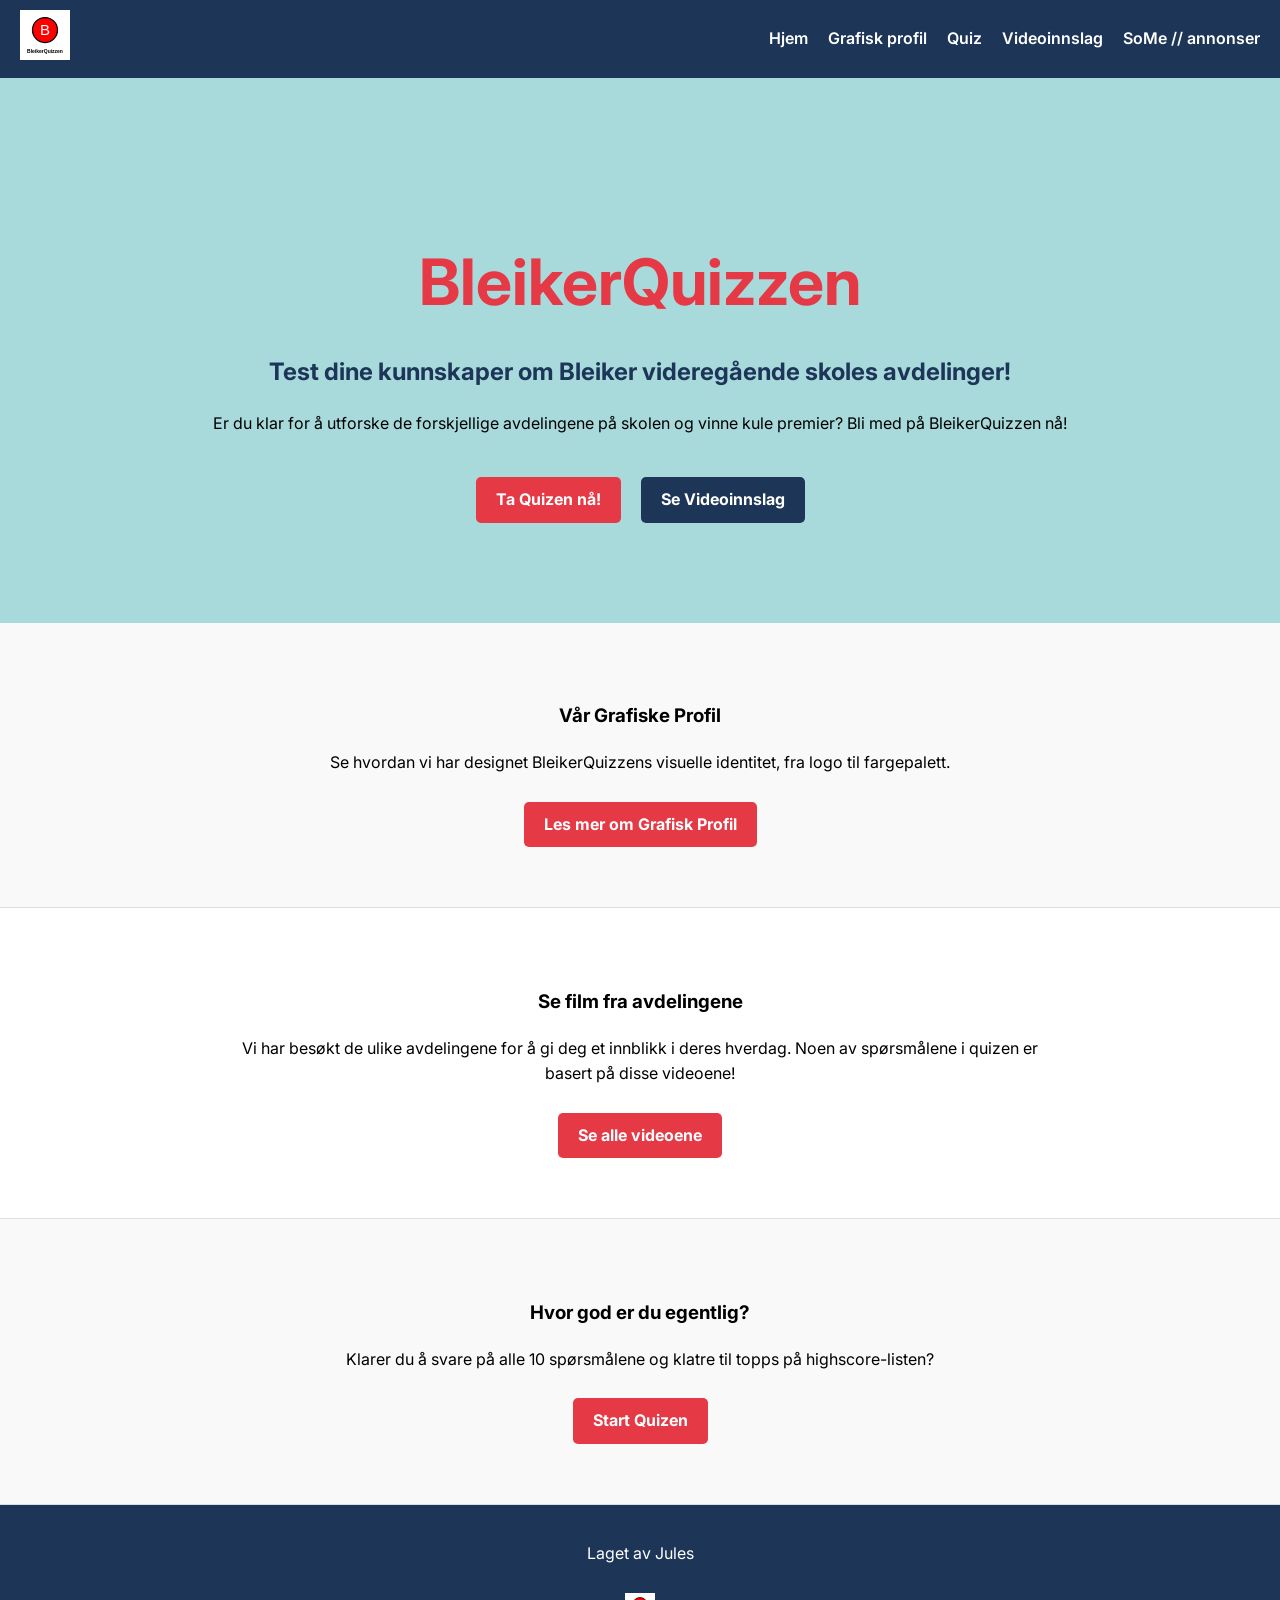
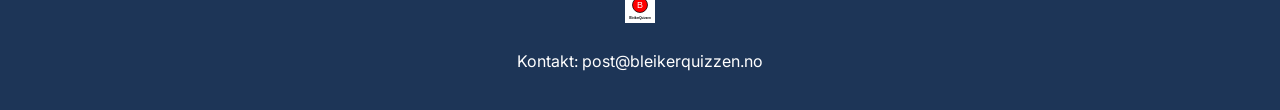
==== index.html @ e411a5e5 "Implement BleikerQuizzen multi-page website with interactive quiz - Created index, grafisk, quiz, vi" ====
<!DOCTYPE html>
<html lang="no">
<head>
    <meta charset="UTF-8">
    <meta name="viewport" content="width=device-width, initial-scale=1.0">
    <title>BleikerQuizzen - Landingsside</title>
    <link rel="stylesheet" href="css/style.css">
    <!-- Google Fonts: Inter -->
    <link rel="preconnect" href="https://fonts.googleapis.com">
    <link rel="preconnect" href="https://fonts.gstatic.com" crossorigin>
    <link href="https://fonts.googleapis.com/css2?family=Inter:wght@400;600;700&display=swap" rel="stylesheet">
</head>
<body>
    <header>
        <nav class="navbar">
            <div class="nav-logo">
                <a href="index.html">
                    <img src="logo.svg" alt="BleikerQuizzen Logo" height="50">
                </a>
            </div>
            <ul class="nav-links">
                <li><a href="index.html">Hjem</a></li>
                <li><a href="grafisk.html">Grafisk profil</a></li>
                <li><a href="quiz.html">Quiz</a></li>
                <li><a href="video.html">Videoinnslag</a></li>
                <li><a href="some.html">SoMe // annonser</a></li>
            </ul>
        </nav>
    </header>

    <main>
        <section class="hero">
            <h1>BleikerQuizzen</h1>
            <h2>Test dine kunnskaper om Bleiker videregående skoles avdelinger!</h2>
            <p>Er du klar for å utforske de forskjellige avdelingene på skolen og vinne kule premier? Bli med på BleikerQuizzen nå!</p>
            <div class="hero-btns">
                <a href="quiz.html" class="btn">Ta Quizen nå!</a>
                <a href="video.html" class="btn secondary">Se Videoinnslag</a>
            </div>
        </section>

        <section class="home-section" id="grafisk-preview">
            <div class="content-wrapper">
                <h3>Vår Grafiske Profil</h3>
                <p>Se hvordan vi har designet BleikerQuizzens visuelle identitet, fra logo til fargepalett.</p>
                <a href="grafisk.html" class="btn">Les mer om Grafisk Profil</a>
            </div>
        </section>

        <section class="home-section" id="video-preview">
            <div class="content-wrapper">
                <h3>Se film fra avdelingene</h3>
                <p>Vi har besøkt de ulike avdelingene for å gi deg et innblikk i deres hverdag. Noen av spørsmålene i quizen er basert på disse videoene!</p>
                <a href="video.html" class="btn">Se alle videoene</a>
            </div>
        </section>

        <section class="home-section" id="quiz-preview">
            <div class="content-wrapper">
                <h3>Hvor god er du egentlig?</h3>
                <p>Klarer du å svare på alle 10 spørsmålene og klatre til topps på highscore-listen?</p>
                <a href="quiz.html" class="btn">Start Quizen</a>
            </div>
        </section>
    </main>

    <footer>
        <div class="footer-content">
            <p>Laget av Jules</p>
            <img src="logo.svg" alt="BleikerQuizzen Logo" height="30">
            <p>Kontakt: post@bleikerquizzen.no</p>
        </div>
    </footer>
    <script src="js/script.js"></script>
</body>
</html>
---- css/style.css ----
:root {
    --primary-color: #E63946;
    --navy-color: #1D3557;
    --blue-color: #457B9D;
    --light-color: #A8DADC;
    --white-color: #FFFFFF;
    --black-color: #000000;
}

body {
    font-family: 'Inter', sans-serif;
    margin: 0;
    padding: 0;
    line-height: 1.6;
}

.navbar {
    display: flex;
    justify-content: space-between;
    align-items: center;
    background-color: var(--navy-color);
    padding: 10px 20px;
    color: var(--white-color);
}

.nav-links {
    list-style: none;
    display: flex;
    gap: 20px;
}

.nav-links li a {
    color: var(--white-color);
    text-decoration: none;
    font-weight: 600;
}

.nav-links li a:hover {
    color: var(--light-color);
}

.footer-content {
    background-color: var(--navy-color);
    color: var(--white-color);
    padding: 20px;
    text-align: center;
    display: flex;
    flex-direction: column;
    align-items: center;
    gap: 10px;
}

main {
    min-height: 80vh;
}

/* Common button styles */
.btn {
    display: inline-block;
    padding: 10px 20px;
    background-color: var(--primary-color);
    color: var(--white-color);
    text-decoration: none;
    border-radius: 5px;
    font-weight: 700;
    margin-top: 10px;
}

.btn:hover {
    background-color: var(--blue-color);
}

.hero {
    background-color: var(--light-color);
    padding: 100px 50px;
    text-align: center;
}

.hero h1 {
    font-size: 4rem;
    color: var(--primary-color);
    margin-bottom: 20px;
}

.hero h2 {
    font-size: 1.5rem;
    color: var(--navy-color);
    margin-bottom: 20px;
}

.home-section {
    padding: 60px 20px;
    text-align: center;
    border-bottom: 1px solid #ddd;
}

.home-section:nth-child(even) {
    background-color: #f9f9f9;
}

.content-wrapper {
    max-width: 800px;
    margin: 0 auto;
}

.btn.secondary {
    background-color: var(--navy-color);
}

.hero-btns {
    margin-top: 30px;
    display: flex;
    justify-content: center;
    gap: 20px;
}

.page-content {
    padding: 60px 20px;
    background-color: #fdfdfd;
}

.container {
    max-width: 1000px;
    margin: 0 auto;
}

.profile-section {
    margin-bottom: 60px;
    background-color: #fff;
    padding: 30px;
    border-radius: 8px;
    box-shadow: 0 4px 8px rgba(0, 0, 0, 0.05);
}

.logo-display, .color-details, .typography-display {
    margin-top: 20px;
}

.profile-img {
    max-width: 100%;
    height: auto;
    border: 1px solid #ddd;
    margin-bottom: 20px;
}

.main-logo {
    border: none;
    max-width: 200px;
}

.sketches-placeholder {
    border: 2px dashed #ccc;
    padding: 40px;
    color: #999;
    text-align: center;
}

.color-details {
    display: flex;
    gap: 30px;
    flex-wrap: wrap;
}

.color-box {
    flex: 1;
    min-width: 200px;
    padding: 20px;
    background-color: #f5f5f5;
    border-radius: 4px;
}

.active {
    border-bottom: 2px solid var(--primary-color);
}

/* Quiz styles */
.quiz-container {
    text-align: center;
}

#quiz-setup, #quiz-game, #quiz-results {
    background-color: #fff;
    padding: 30px;
    border-radius: 8px;
    box-shadow: 0 4px 8px rgba(0, 0, 0, 0.05);
}

.hidden {
    display: none;
}

#user-name {
    padding: 10px;
    font-size: 1rem;
    border: 1px solid #ddd;
    border-radius: 4px;
    margin-right: 10px;
}

.options-grid {
    display: grid;
    grid-template-columns: 1fr 1fr;
    gap: 15px;
    margin-top: 20px;
}

.option-btn {
    padding: 15px;
    font-size: 1rem;
    background-color: var(--navy-color);
    color: var(--white-color);
    border: none;
    border-radius: 4px;
    cursor: pointer;
    font-weight: 600;
}

.option-btn:hover:not(:disabled) {
    background-color: var(--blue-color);
}

.option-btn:disabled {
    cursor: default;
    opacity: 0.8;
}

.option-btn.correct {
    background-color: #2a9d8f;
}

.option-btn.wrong {
    background-color: var(--primary-color);
}

#feedback {
    margin-top: 20px;
    font-size: 1.2rem;
    font-weight: 700;
}

.correct-text { color: #2a9d8f; }
.wrong-text { color: var(--primary-color); }

.video-placeholder {
    background-color: #eee;
    padding: 20px;
    border: 2px solid #ccc;
    margin-bottom: 20px;
}

#score-display {
    text-align: right;
    font-weight: 700;
    color: var(--navy-color);
}

#highscore-list {
    text-align: left;
    margin: 20px auto;
    width: fit-content;
}

/* Video and SoMe Grid styles */
.video-grid, .ad-grid {
    display: grid;
    grid-template-columns: repeat(auto-fit, minmax(300px, 1fr));
    gap: 30px;
    margin-top: 30px;
}

.video-placeholder-container {
    background-color: #000;
    color: #fff;
    padding: 100px 20px;
    text-align: center;
    border-radius: 4px;
}

.ad-mockup {
    border: 1px solid #ccc;
    border-radius: 8px;
    padding: 20px;
    background-color: #fff;
    box-shadow: 0 4px 8px rgba(0,0,0,0.1);
}

.fb-mockup {
    max-width: 400px;
}

.ad-header {
    display: flex;
    align-items: center;
    gap: 10px;
    margin-bottom: 10px;
}

.ad-image-placeholder {
    background-color: #f0f0f0;
    padding: 50px;
    text-align: center;
    margin: 10px 0;
}

.ig-mockup {
    width: 300px;
    height: 533px;
    background-color: var(--primary-color);
    color: var(--white-color);
    display: flex;
    flex-direction: column;
    justify-content: space-around;
    align-items: center;
    text-align: center;
    margin: 0 auto;
}

.tiktok-mockup {
    width: 300px;
    height: 533px;
    background-image: linear-gradient(to bottom, #121212, #333);
    color: var(--white-color);
    position: relative;
    margin: 0 auto;
}

.tiktok-overlay {
    position: absolute;
    bottom: 20px;
    left: 10px;
    font-size: 0.9rem;
}

.swipe-indicator {
    font-size: 2rem;
    animation: bounce 1s infinite alternate;
}

@keyframes bounce {
    from { transform: translateY(0); }
    to { transform: translateY(-10px); }
}

/* Responsiveness */
@media screen and (max-width: 768px) {
    .navbar {
        flex-direction: column;
        gap: 10px;
    }
    .nav-links {
        padding: 0;
        gap: 10px;
        flex-wrap: wrap;
        justify-content: center;
    }
    .hero h1 {
        font-size: 2.5rem;
    }
    .hero-btns {
        flex-direction: column;
    }
    .options-grid {
        grid-template-columns: 1fr;
    }
}
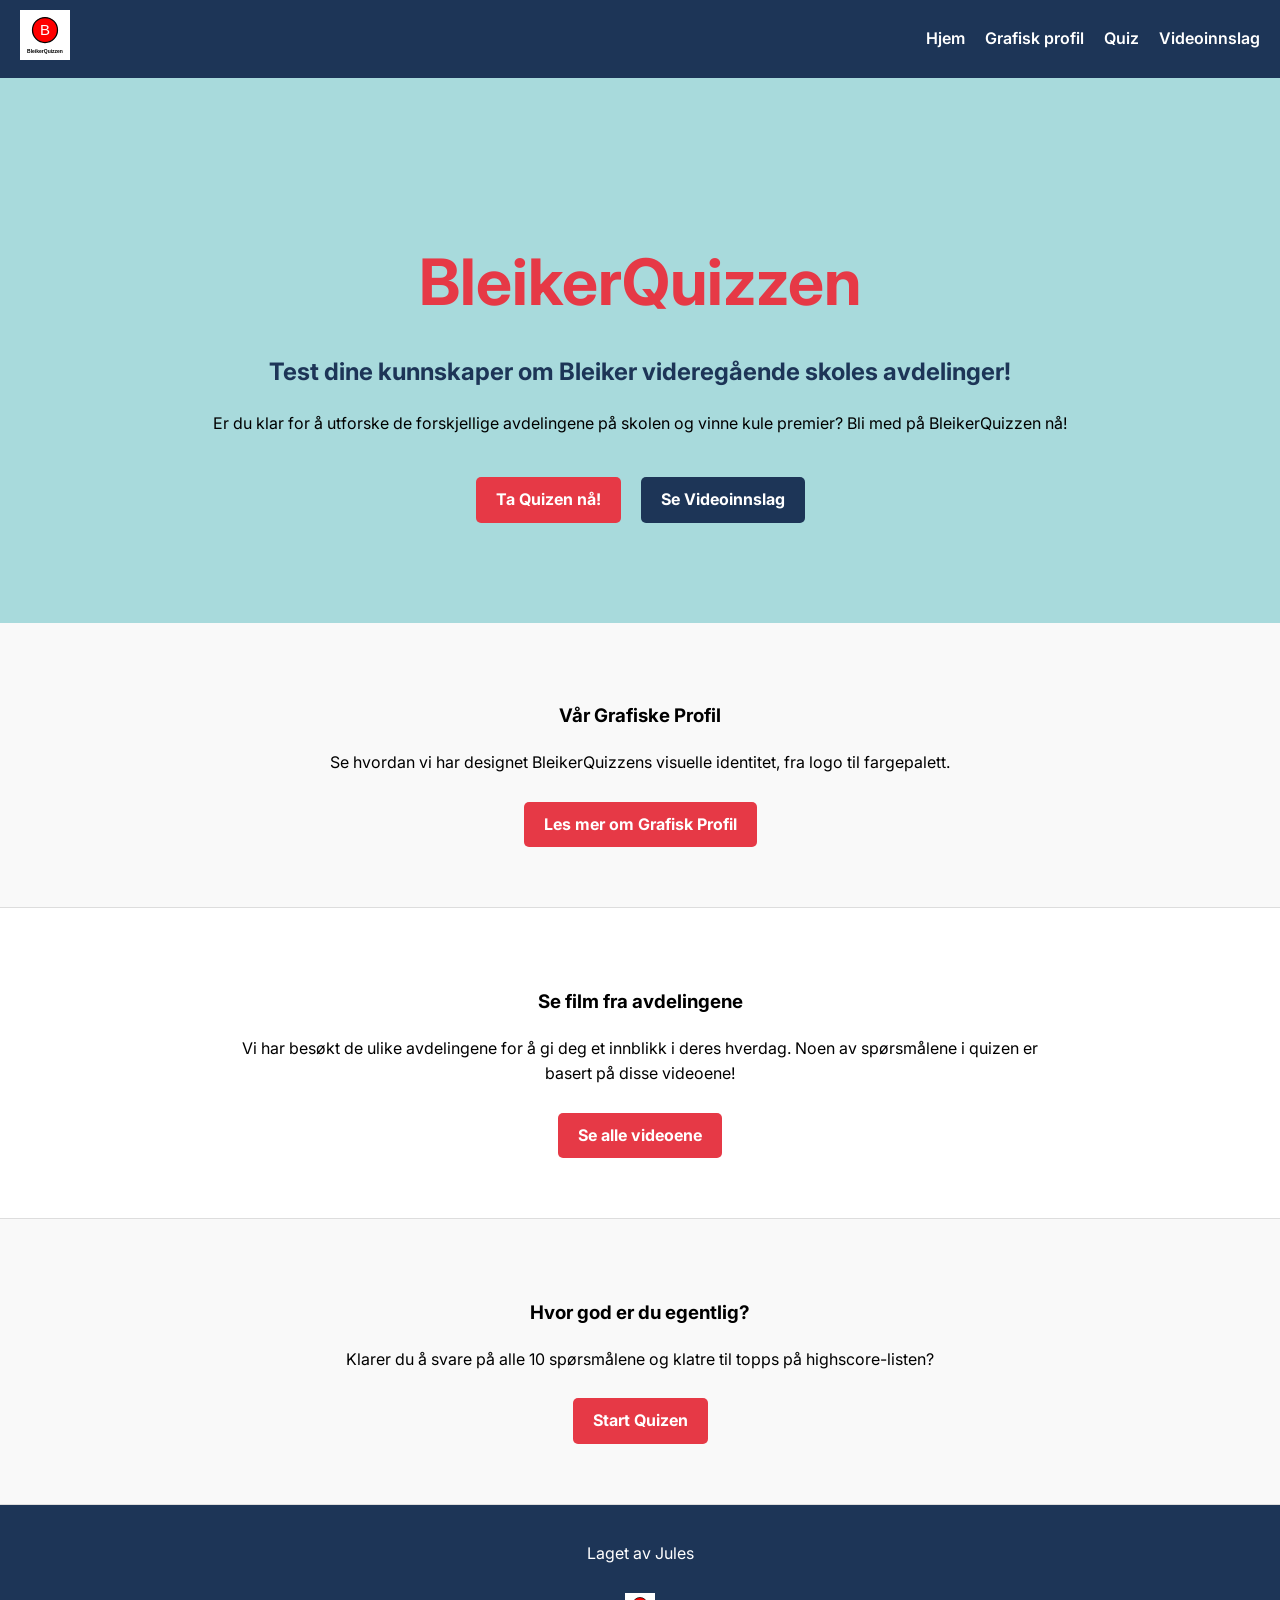
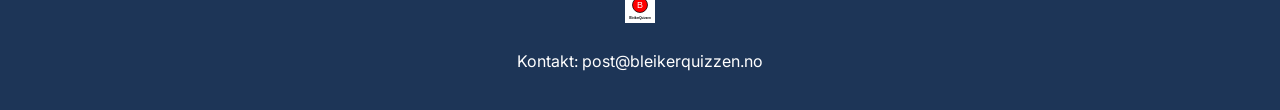
==== commit 9240a0f6: "Final update: Removed 'SoMe // annonser' and fixed security issues - Deleted `some.html` and removed" ====
--- a/index.html
+++ b/index.html
@@ -23,7 +23,7 @@
                 <li><a href="grafisk.html">Grafisk profil</a></li>
                 <li><a href="quiz.html">Quiz</a></li>
                 <li><a href="video.html">Videoinnslag</a></li>
-                <li><a href="some.html">SoMe // annonser</a></li>
+
             </ul>
         </nav>
     </header>
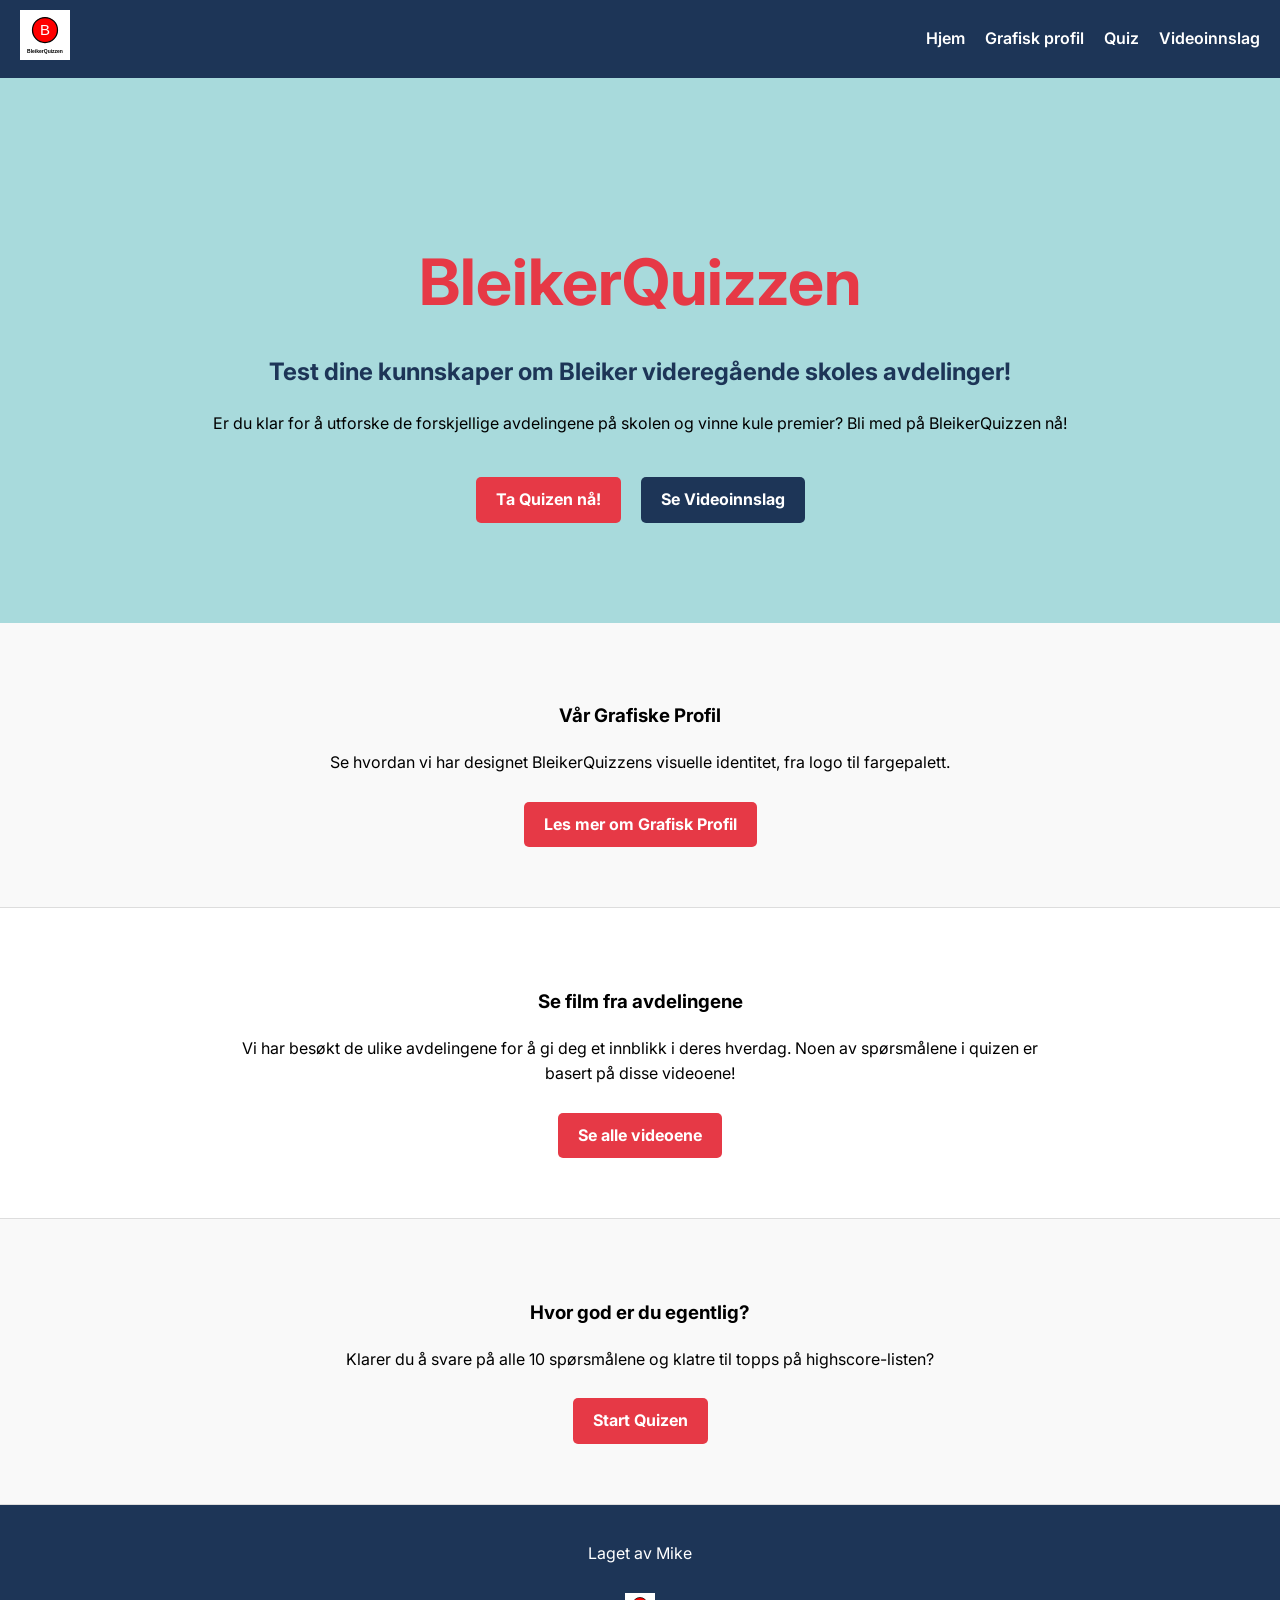
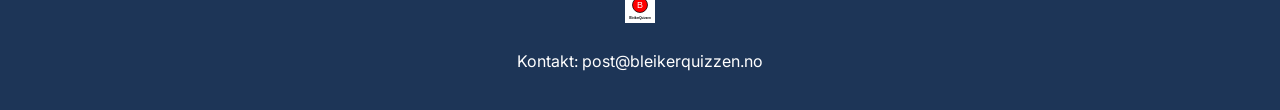
==== commit 868cf054: "Update JavaScript-focused project for Mike - Functional quiz with 10 questions. - Top-5 highscore li" ====
--- a/index.html
+++ b/index.html
@@ -66,7 +66,7 @@
 
     <footer>
         <div class="footer-content">
-            <p>Laget av Jules</p>
+            <p>Laget av Mike</p>
             <img src="logo.svg" alt="BleikerQuizzen Logo" height="30">
             <p>Kontakt: post@bleikerquizzen.no</p>
         </div>
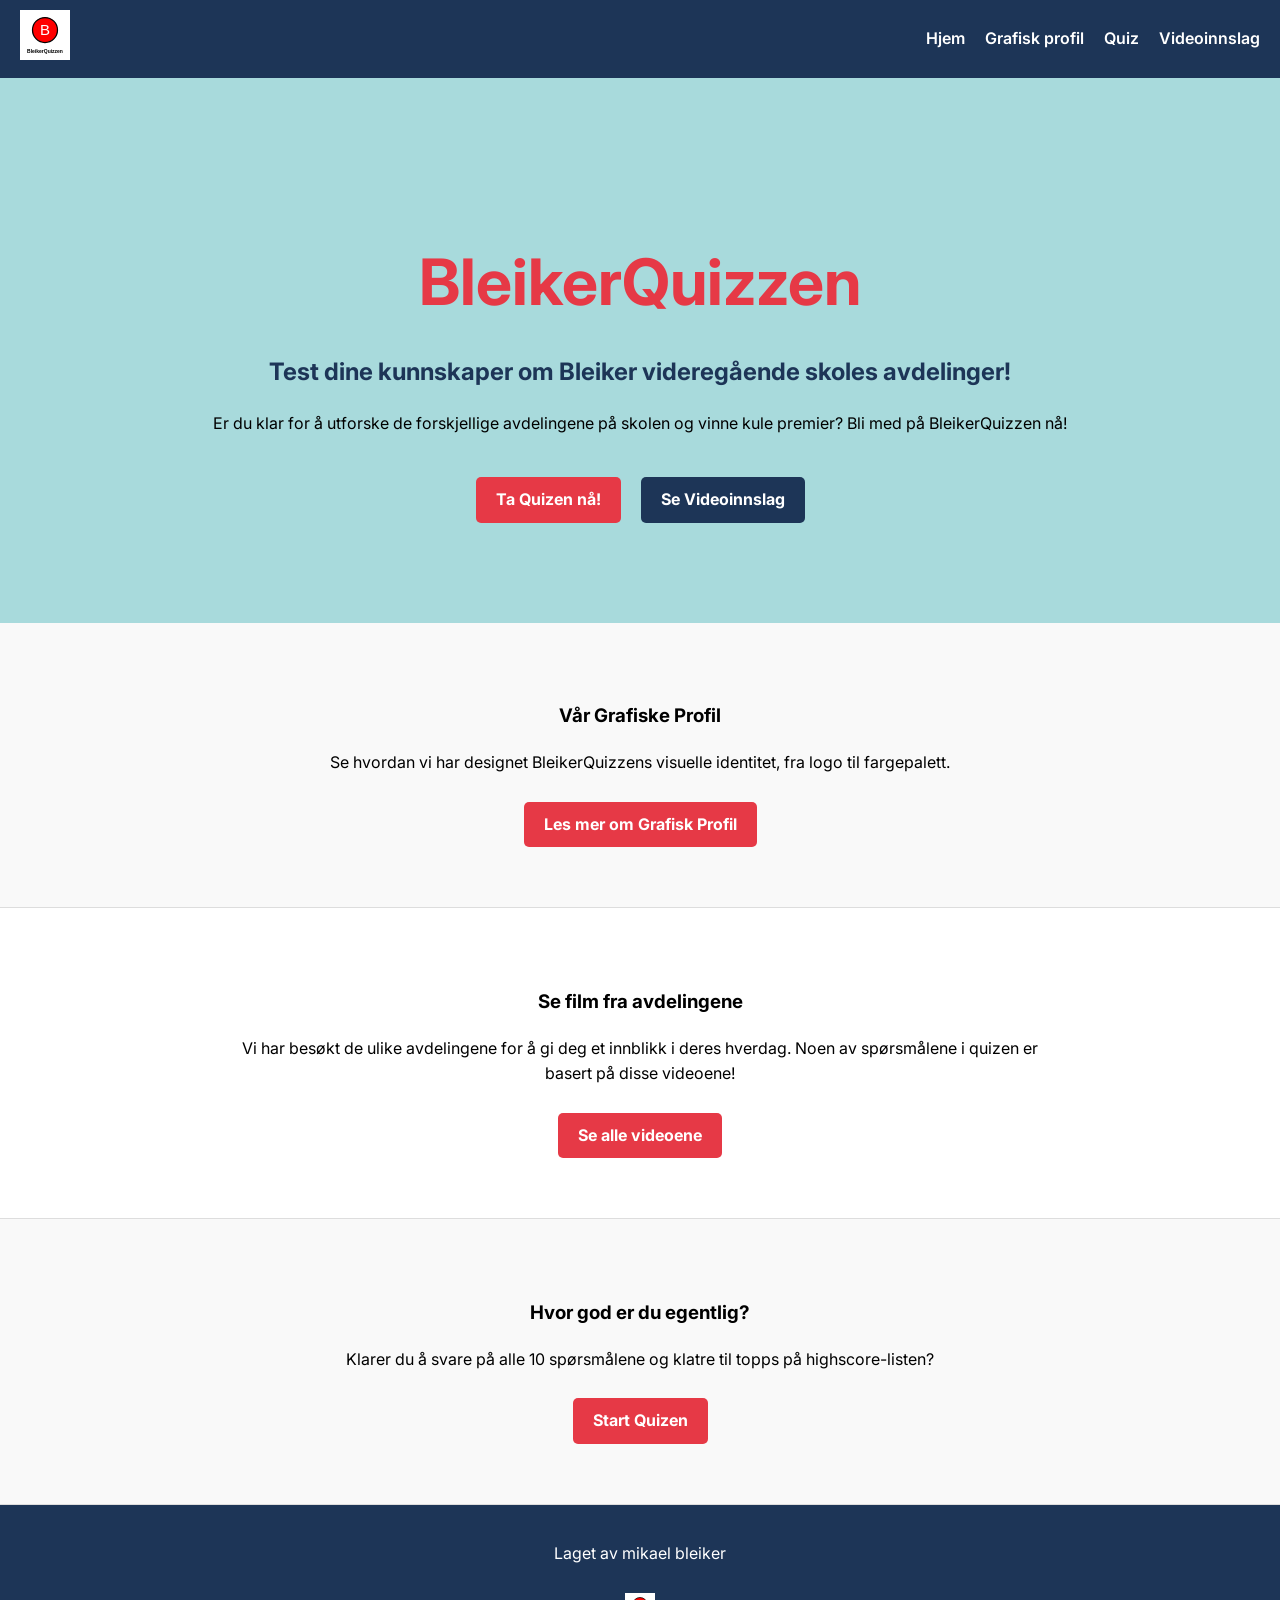
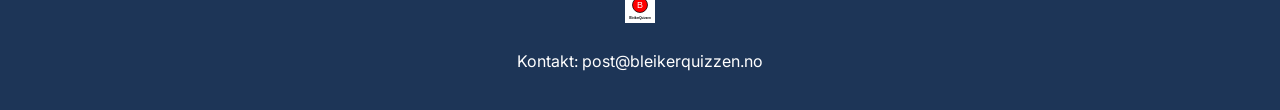
==== commit 4b2de902: "Update index.html d" ====
--- a/index.html
+++ b/index.html
@@ -66,11 +66,11 @@
 
     <footer>
         <div class="footer-content">
-            <p>Laget av Mike</p>
+            <p>Laget av mikael bleiker </p>
             <img src="logo.svg" alt="BleikerQuizzen Logo" height="30">
             <p>Kontakt: post@bleikerquizzen.no</p>
         </div>
     </footer>
     <script src="js/script.js"></script>
 </body>
-</html>+</html>
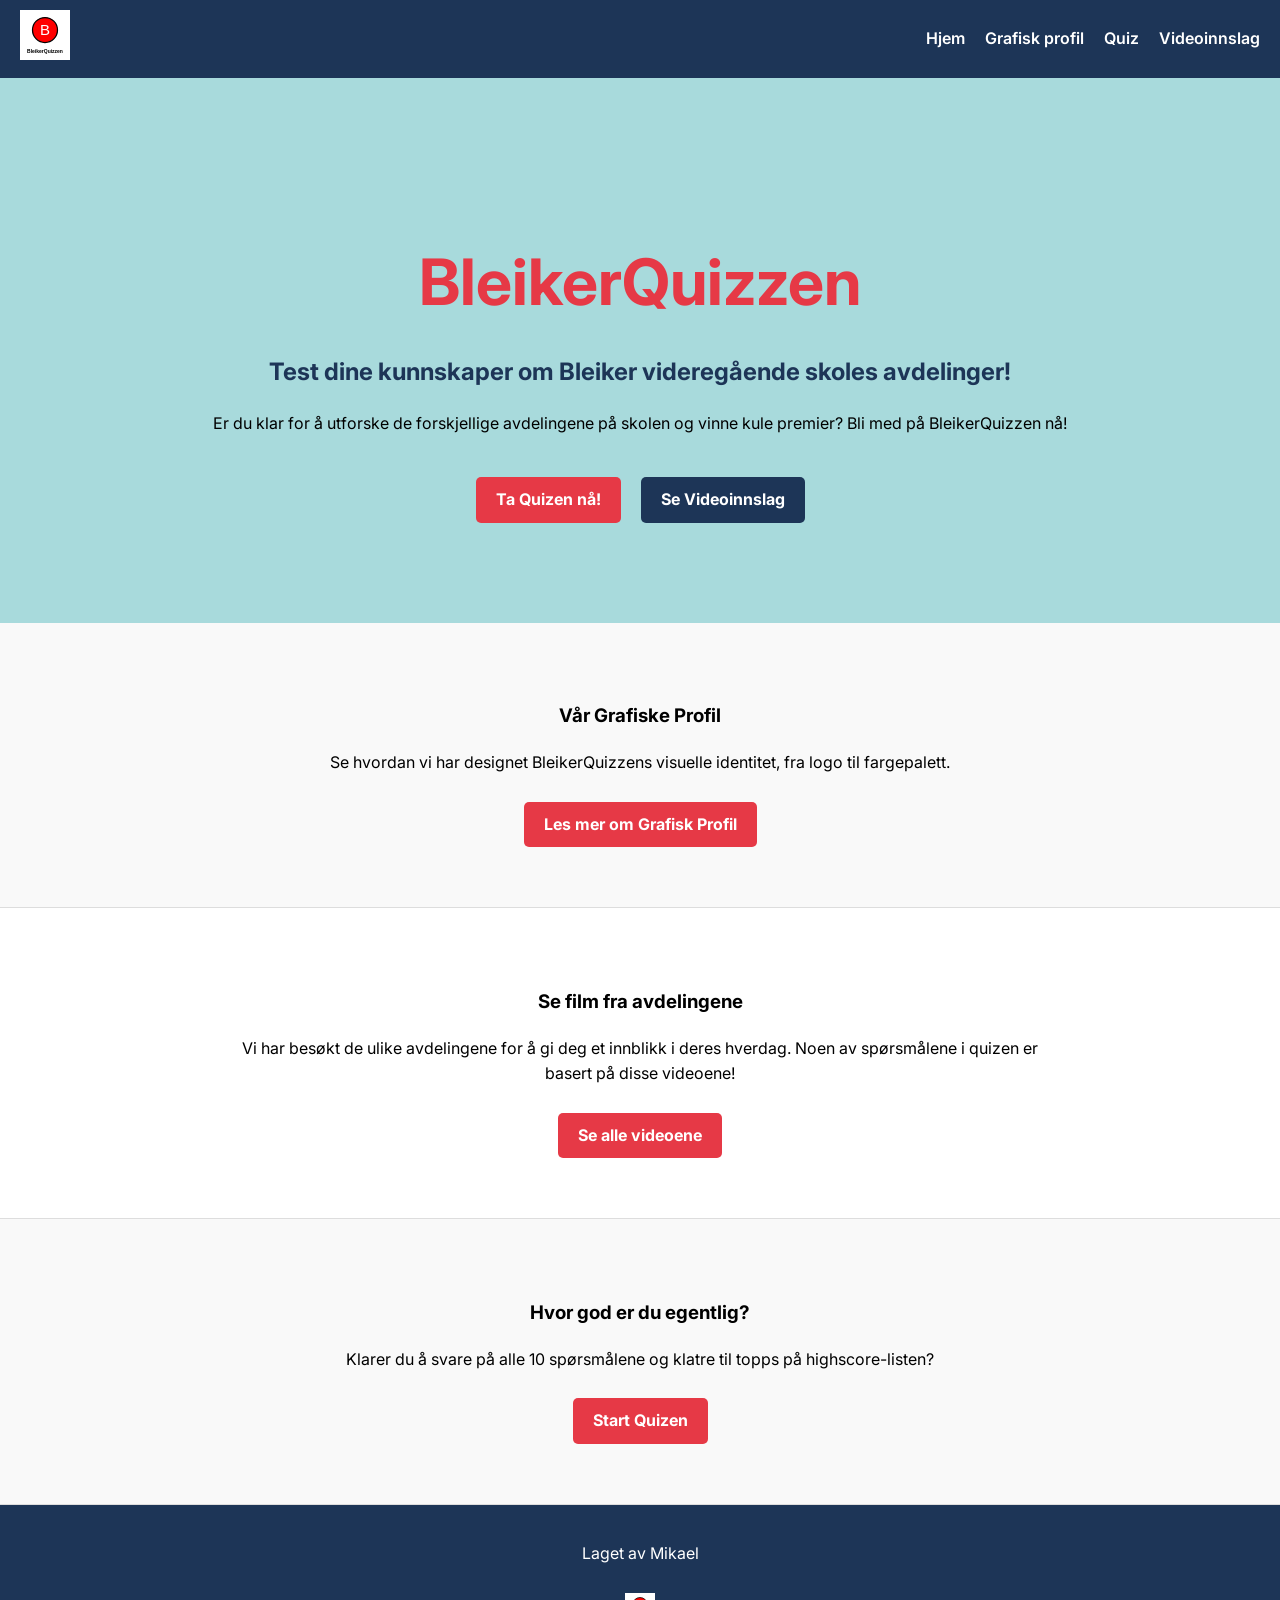
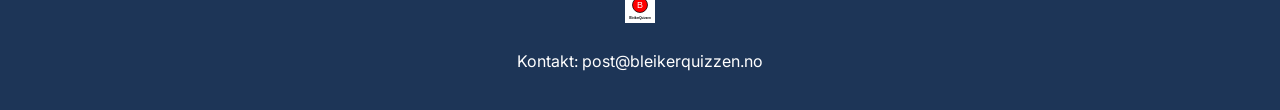
==== commit 7f7cb5c9: "Final JavaScript updates for Mikael - 10-question quiz logic - Highscore list (localStorage) - XSS a" ====
--- a/index.html
+++ b/index.html
@@ -66,11 +66,11 @@
 
     <footer>
         <div class="footer-content">
-            <p>Laget av mikael bleiker </p>
+            <p>Laget av Mikael</p>
             <img src="logo.svg" alt="BleikerQuizzen Logo" height="30">
             <p>Kontakt: post@bleikerquizzen.no</p>
         </div>
     </footer>
     <script src="js/script.js"></script>
 </body>
-</html>
+</html>
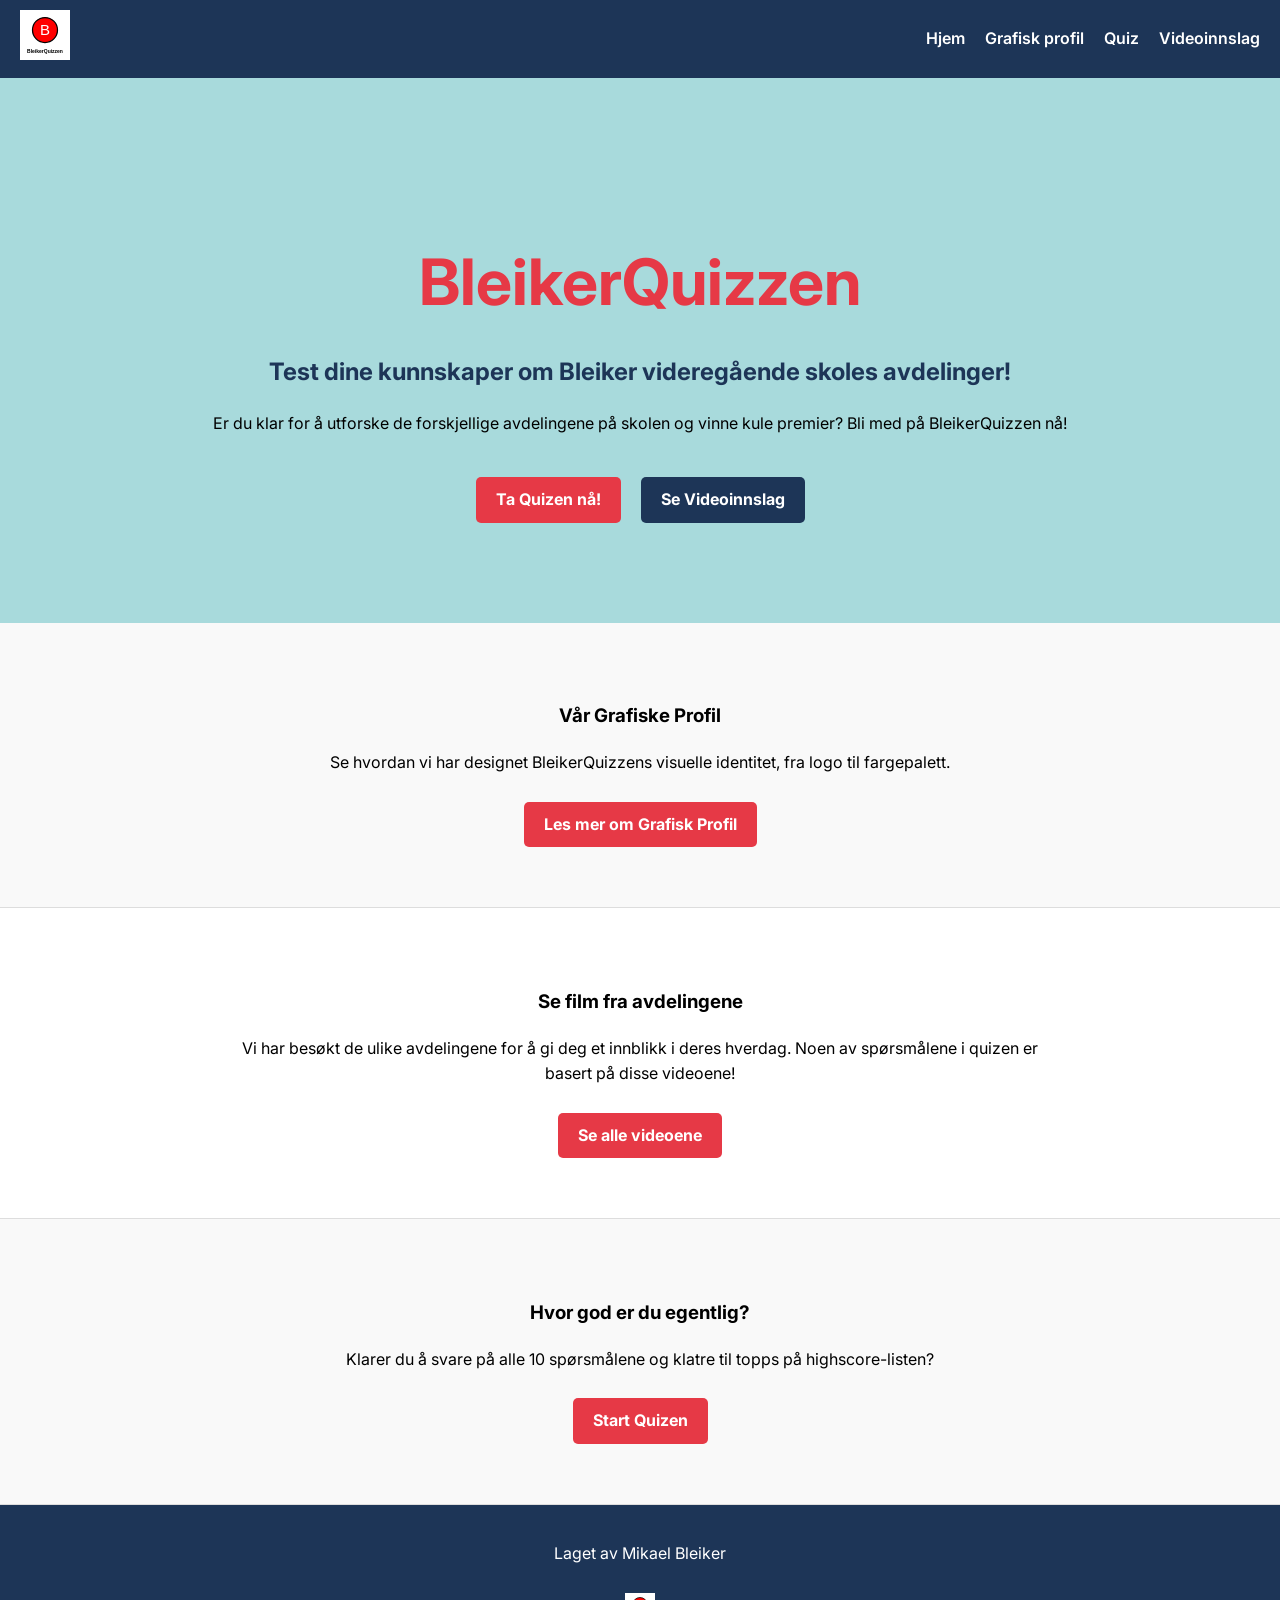
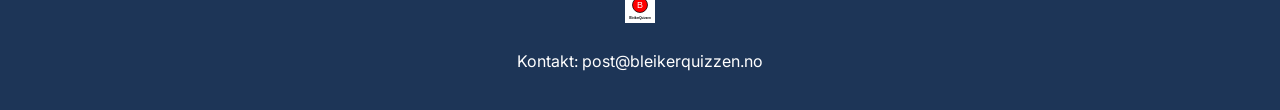
==== commit 0b2f18ec: "Final attribution: Mikael Bleiker - Updated footer on all pages to "Laget av Mikael Bleiker". - Reso" ====
--- a/index.html
+++ b/index.html
@@ -66,7 +66,7 @@
 
     <footer>
         <div class="footer-content">
-            <p>Laget av Mikael</p>
+            <p>Laget av Mikael Bleiker</p>
             <img src="logo.svg" alt="BleikerQuizzen Logo" height="30">
             <p>Kontakt: post@bleikerquizzen.no</p>
         </div>
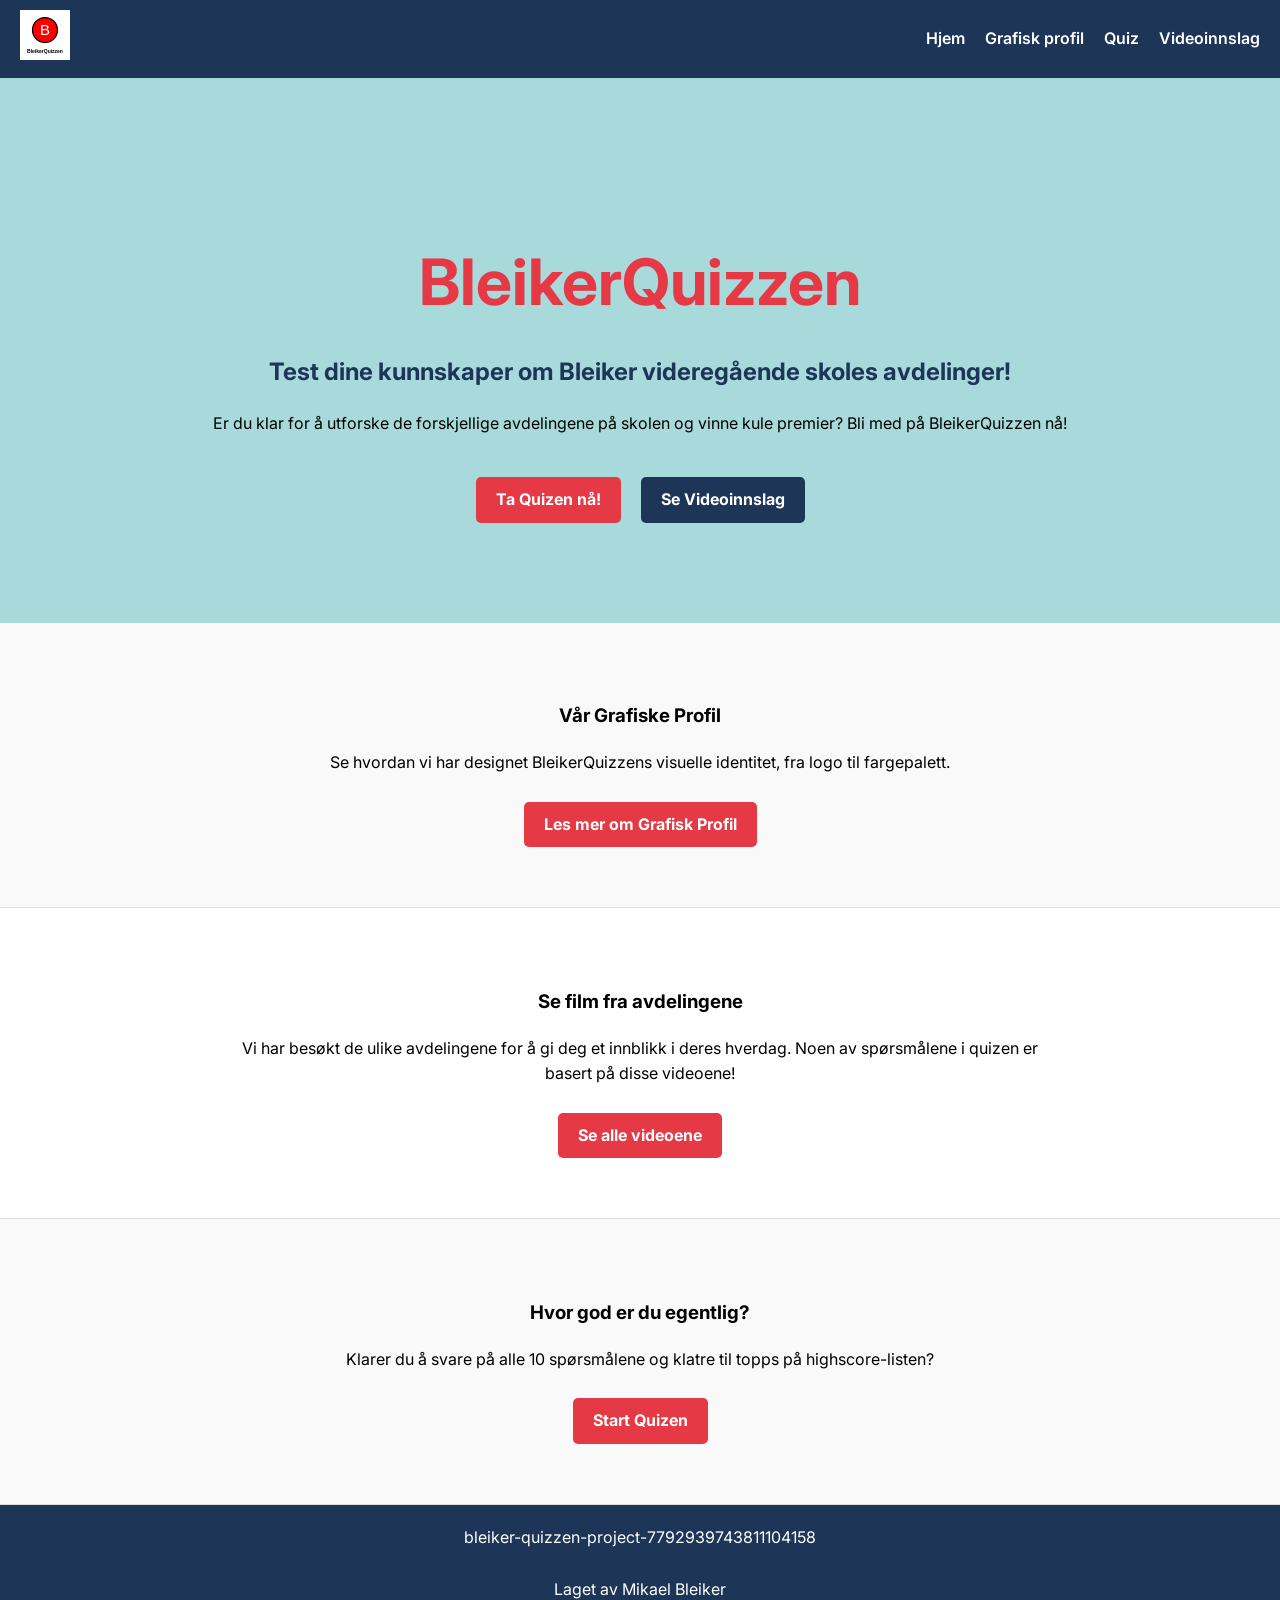
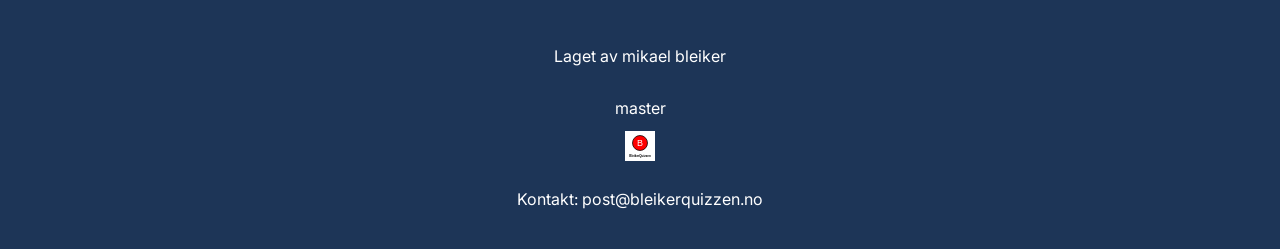
==== commit 2a0b2944: "Merge branch 'master' into bleiker-quizzen-project-7792939743811104158" ====
--- a/index.html
+++ b/index.html
@@ -66,11 +66,15 @@
 
     <footer>
         <div class="footer-content">
+bleiker-quizzen-project-7792939743811104158
             <p>Laget av Mikael Bleiker</p>
+
+            <p>Laget av mikael bleiker </p>
+ master
             <img src="logo.svg" alt="BleikerQuizzen Logo" height="30">
             <p>Kontakt: post@bleikerquizzen.no</p>
         </div>
     </footer>
     <script src="js/script.js"></script>
 </body>
-</html>+</html>
